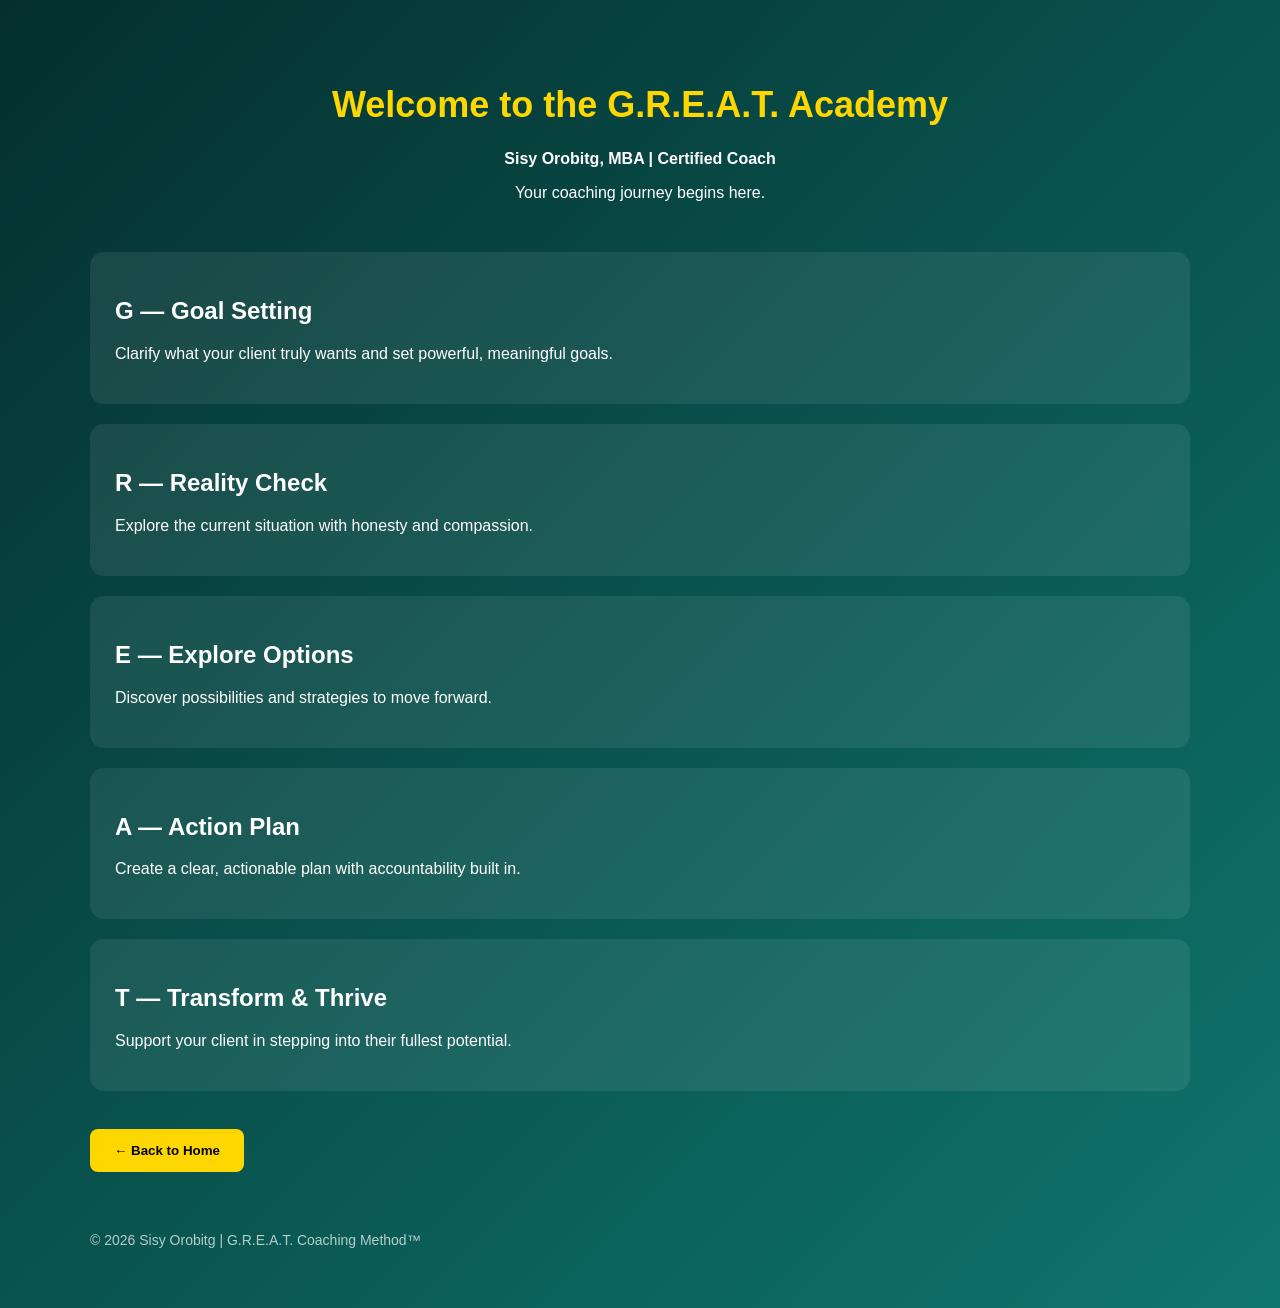
==== dashboard.html @ 1c0a19c6 "Add G.R.E.A.T. Coaching Method landing page and dashboard Agent-Logs-Url: https://github.com/sorobit" ====
<!DOCTYPE html>
<html lang="en">
<head>
<meta charset="UTF-8">
<meta name="viewport" content="width=device-width, initial-scale=1.0">
<title>Academy Dashboard | G.R.E.A.T. Coaching Method™</title>

<style>
body {
  margin:0;
  font-family: 'Segoe UI', sans-serif;
  background: linear-gradient(135deg,#042F2E,#0F766E);
  color:white;
}
.container {
  max-width:1100px;
  margin:auto;
  padding:60px 20px;
}
h1 {
  color:#FFD700;
  font-size:36px;
}
.hero {
  text-align:center;
  margin-bottom:50px;
}
.card {
  background: rgba(255,255,255,0.08);
  padding:25px;
  border-radius:14px;
  margin:20px 0;
}
.button {
  background:#FFD700;
  color:black;
  padding:14px 24px;
  border:none;
  border-radius:8px;
  font-weight:bold;
  cursor:pointer;
}
.footer {
  margin-top:60px;
  font-size:14px;
  opacity:0.7;
}
</style>
</head>

<body>

<div class="container">

<div class="hero">
<h1>Welcome to the G.R.E.A.T. Academy</h1>
<p><strong>Sisy Orobitg, MBA | Certified Coach</strong></p>
<p>Your coaching journey begins here.</p>
</div>

<div class="card">
<h2>G — Goal Setting</h2>
<p>Clarify what your client truly wants and set powerful, meaningful goals.</p>
</div>

<div class="card">
<h2>R — Reality Check</h2>
<p>Explore the current situation with honesty and compassion.</p>
</div>

<div class="card">
<h2>E — Explore Options</h2>
<p>Discover possibilities and strategies to move forward.</p>
</div>

<div class="card">
<h2>A — Action Plan</h2>
<p>Create a clear, actionable plan with accountability built in.</p>
</div>

<div class="card">
<h2>T — Transform & Thrive</h2>
<p>Support your client in stepping into their fullest potential.</p>
</div>

<br>
<button class="button" onclick="location.href='index.html'">← Back to Home</button>

<div class="footer">
© 2026 Sisy Orobitg | G.R.E.A.T. Coaching Method™
</div>

</div>

</body>
</html>
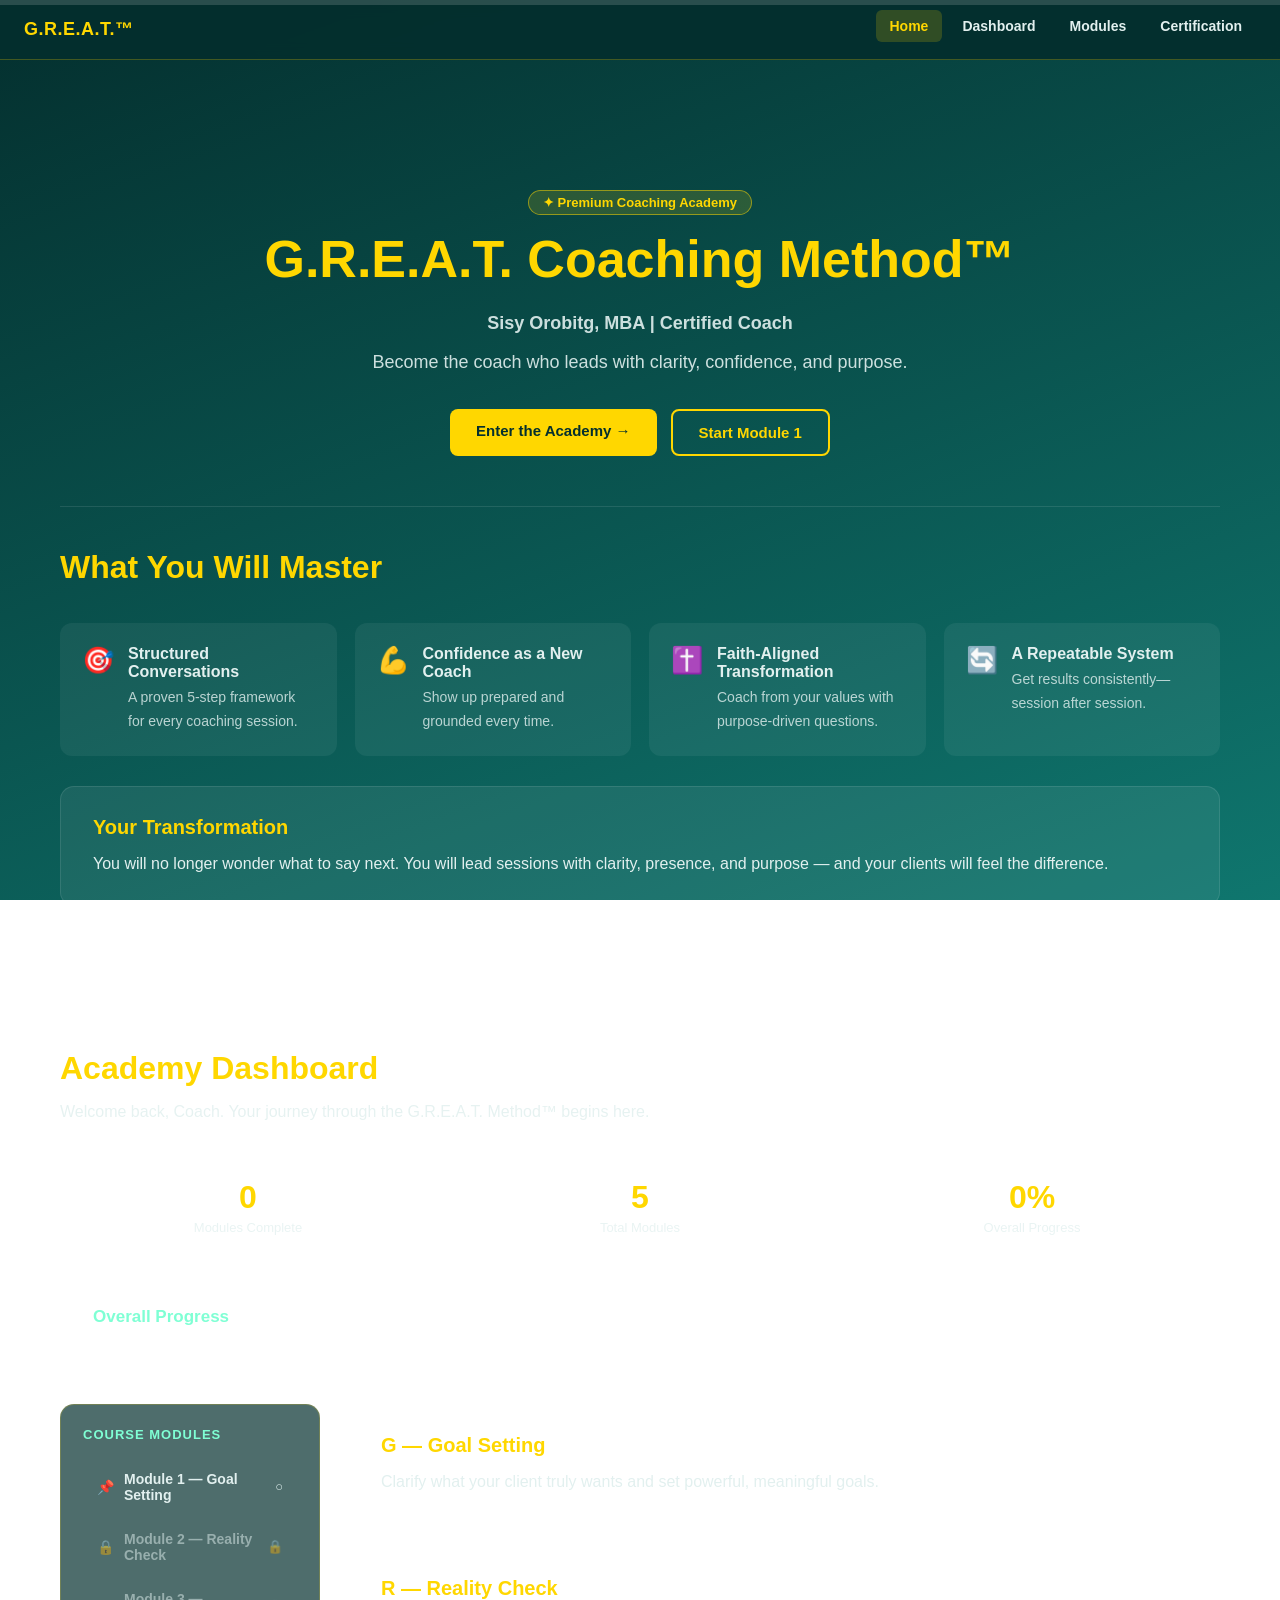
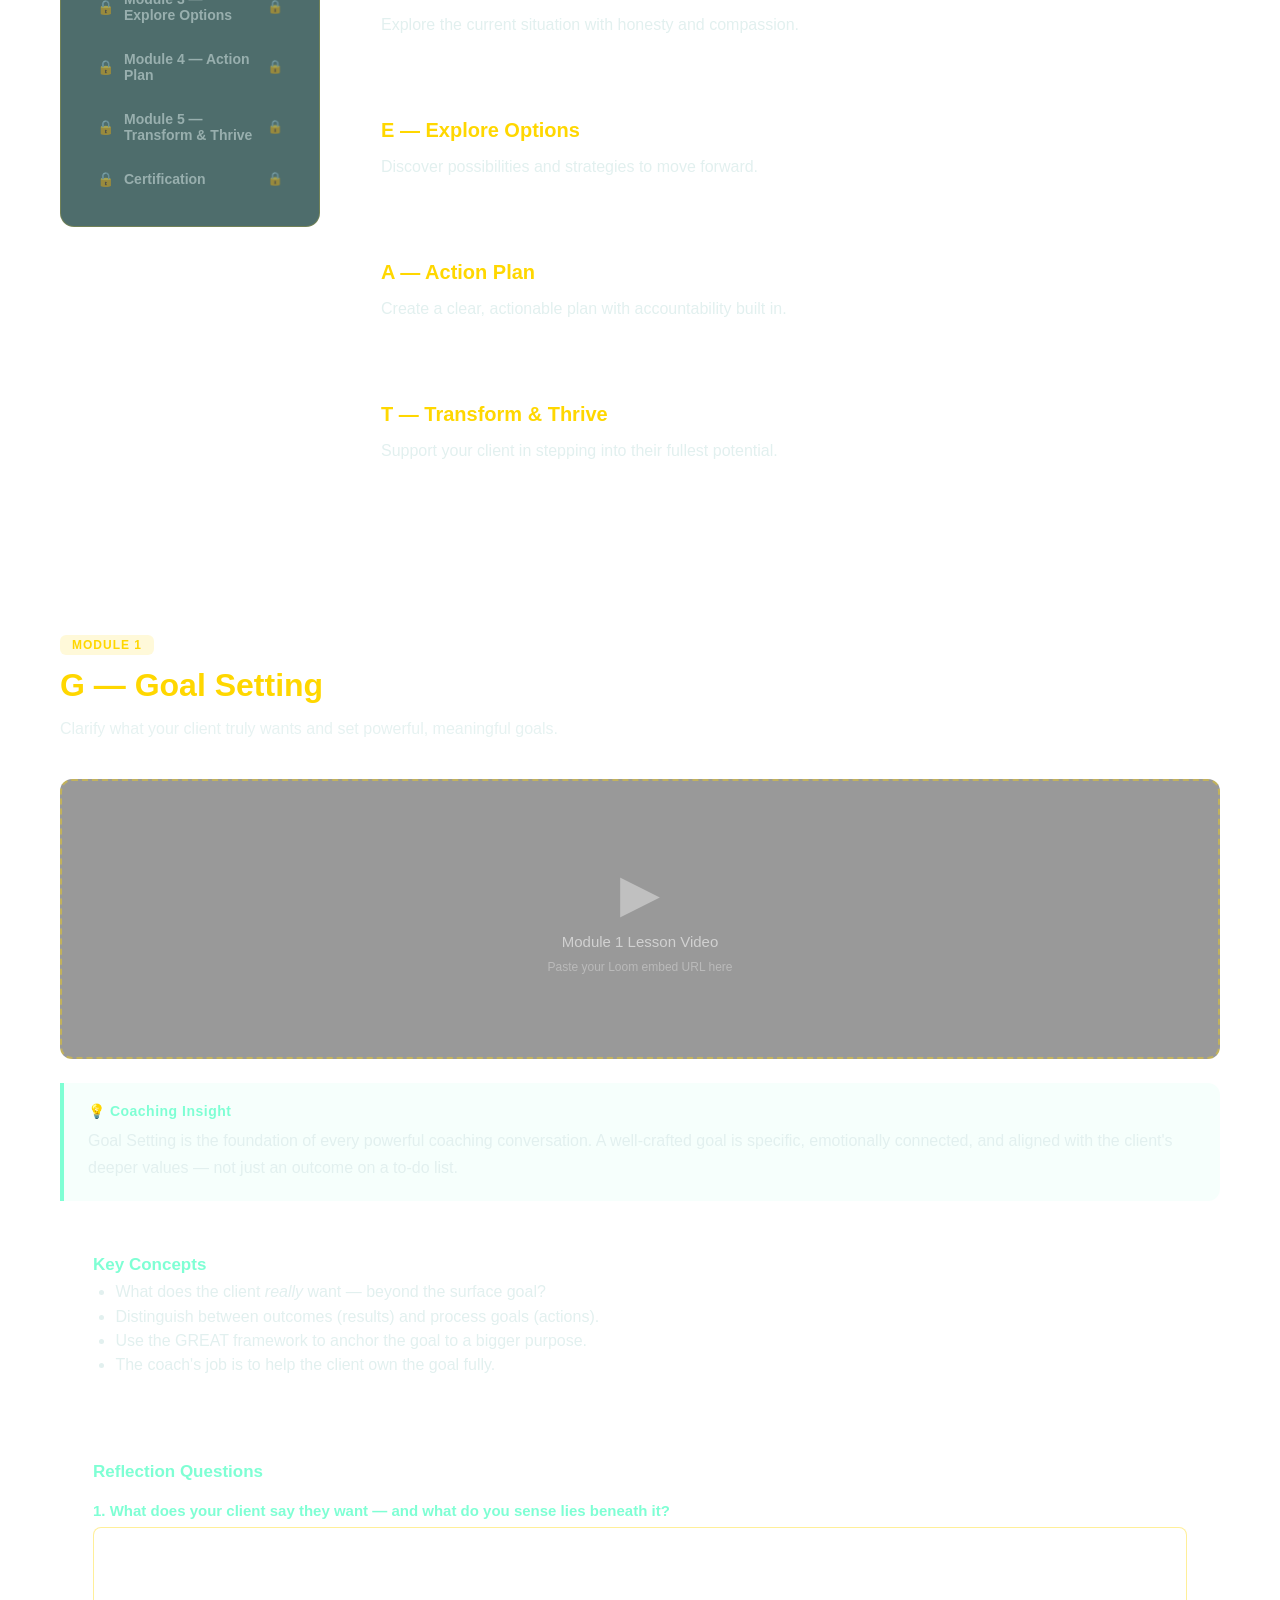
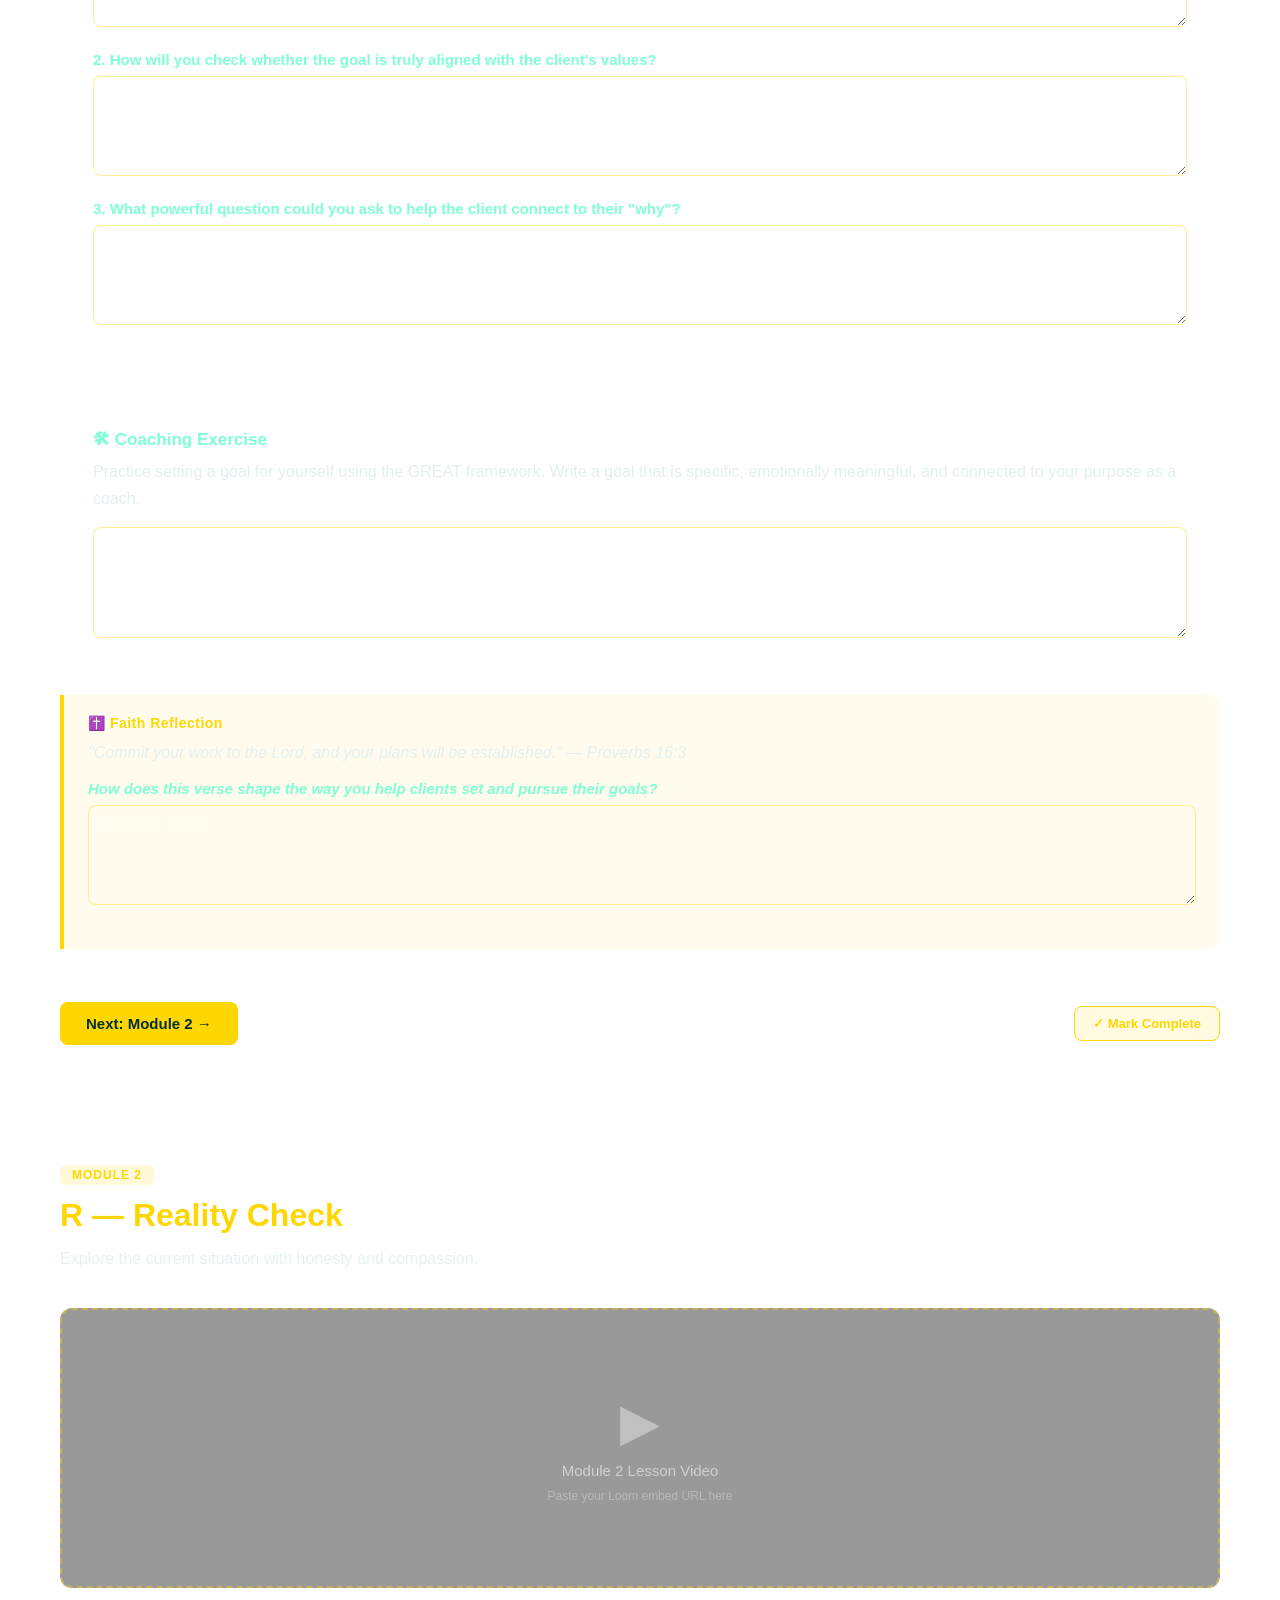
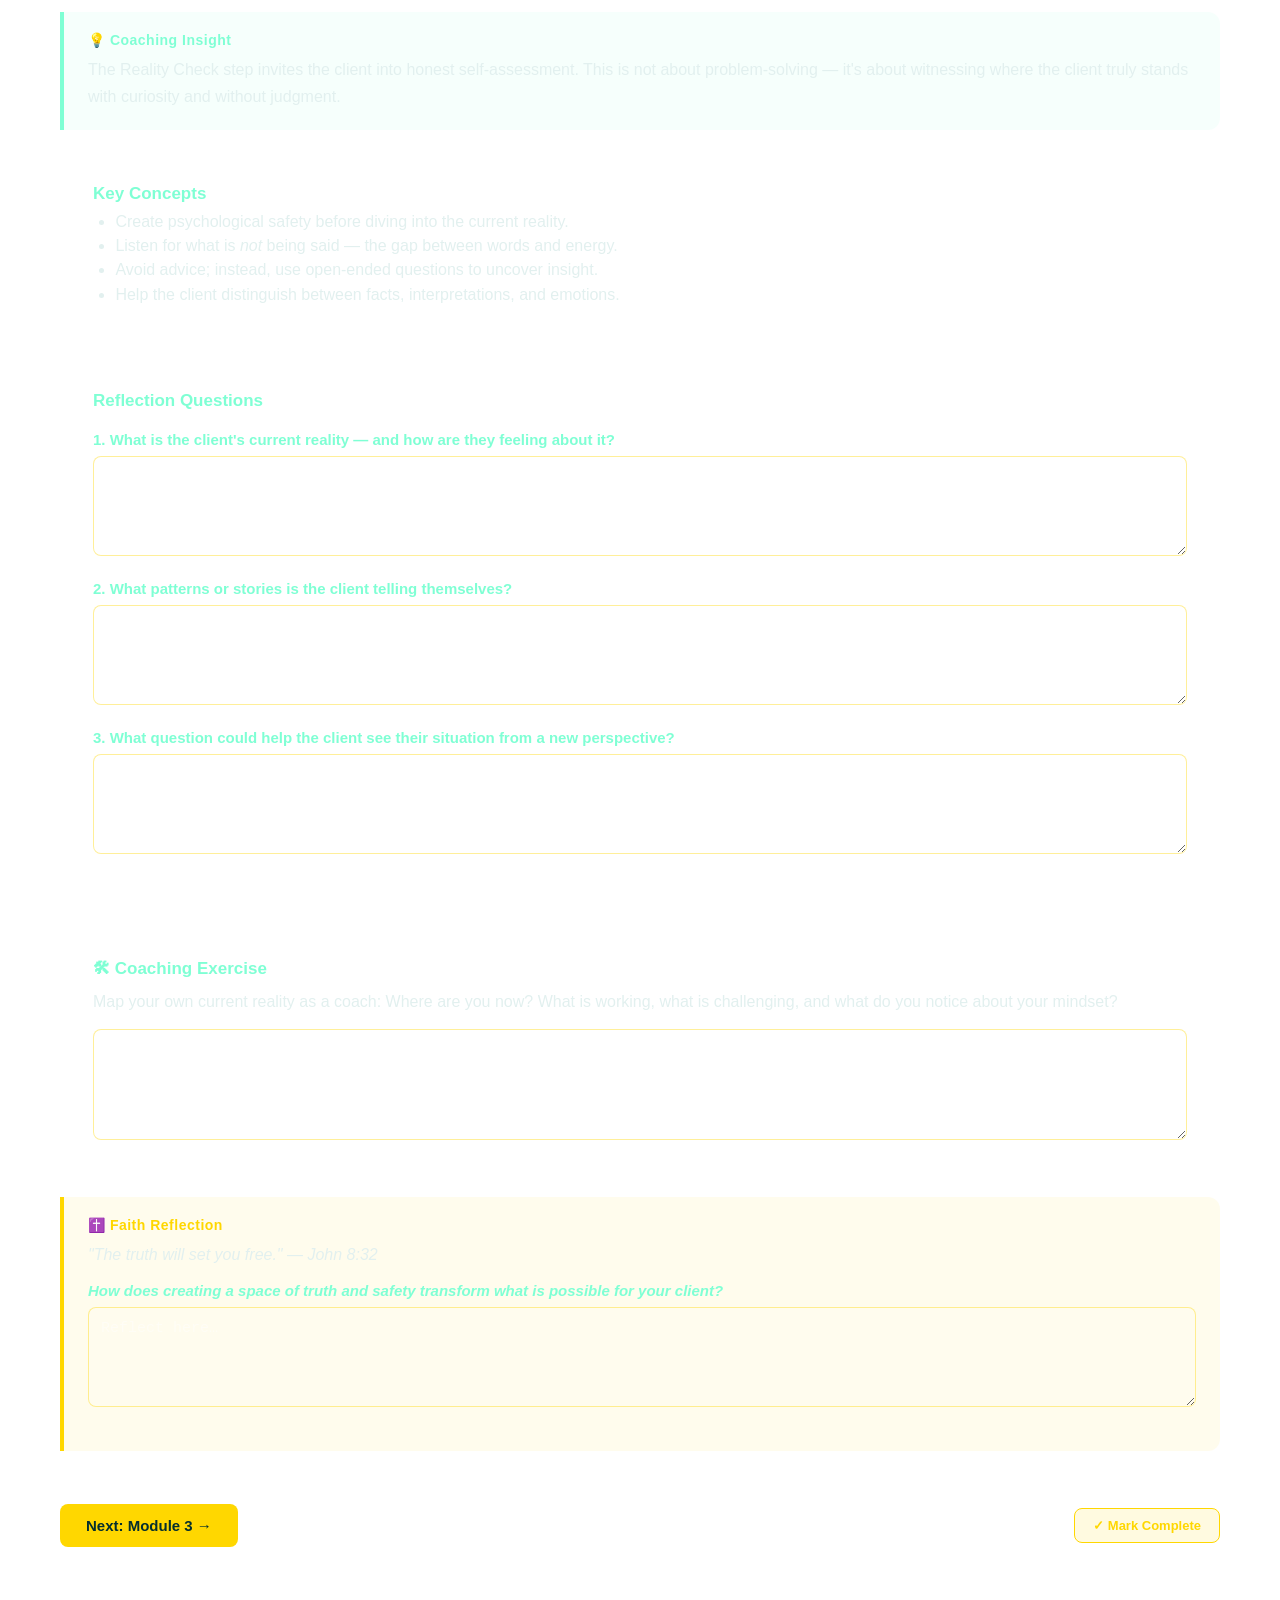
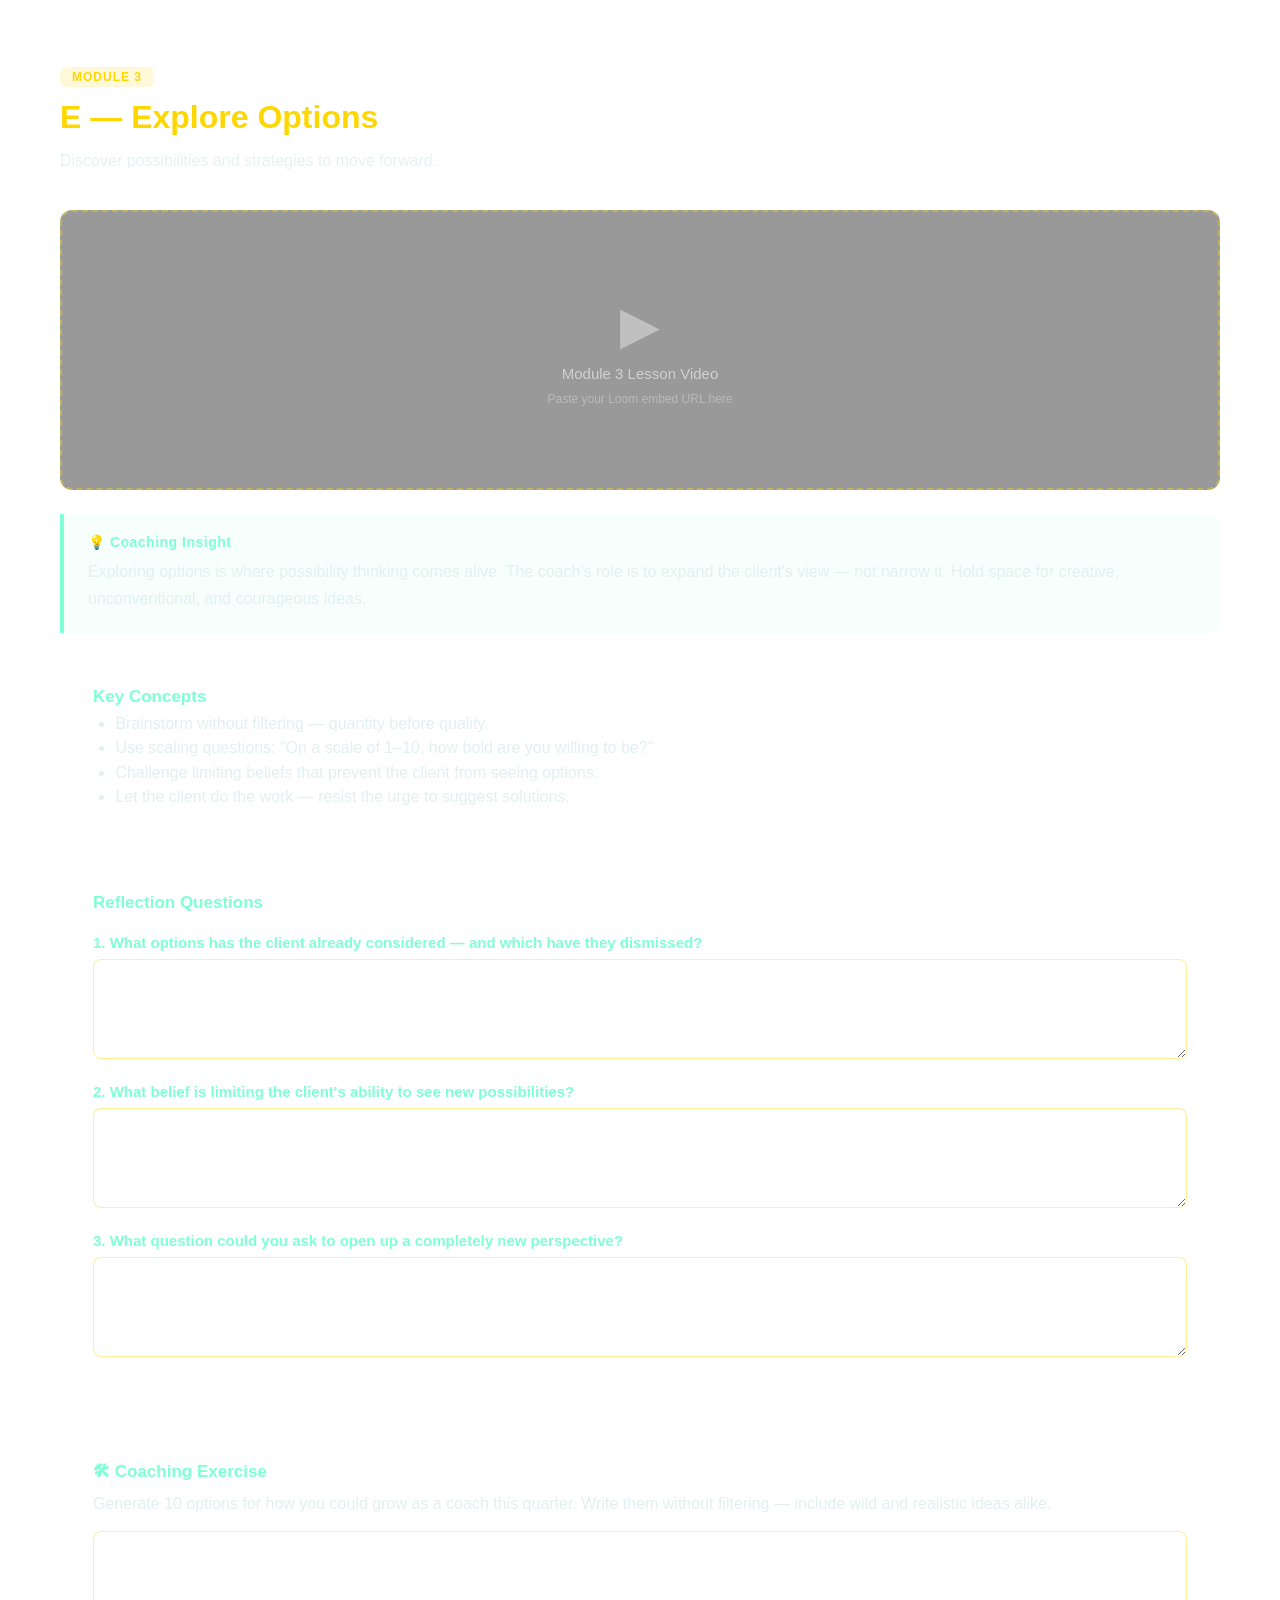
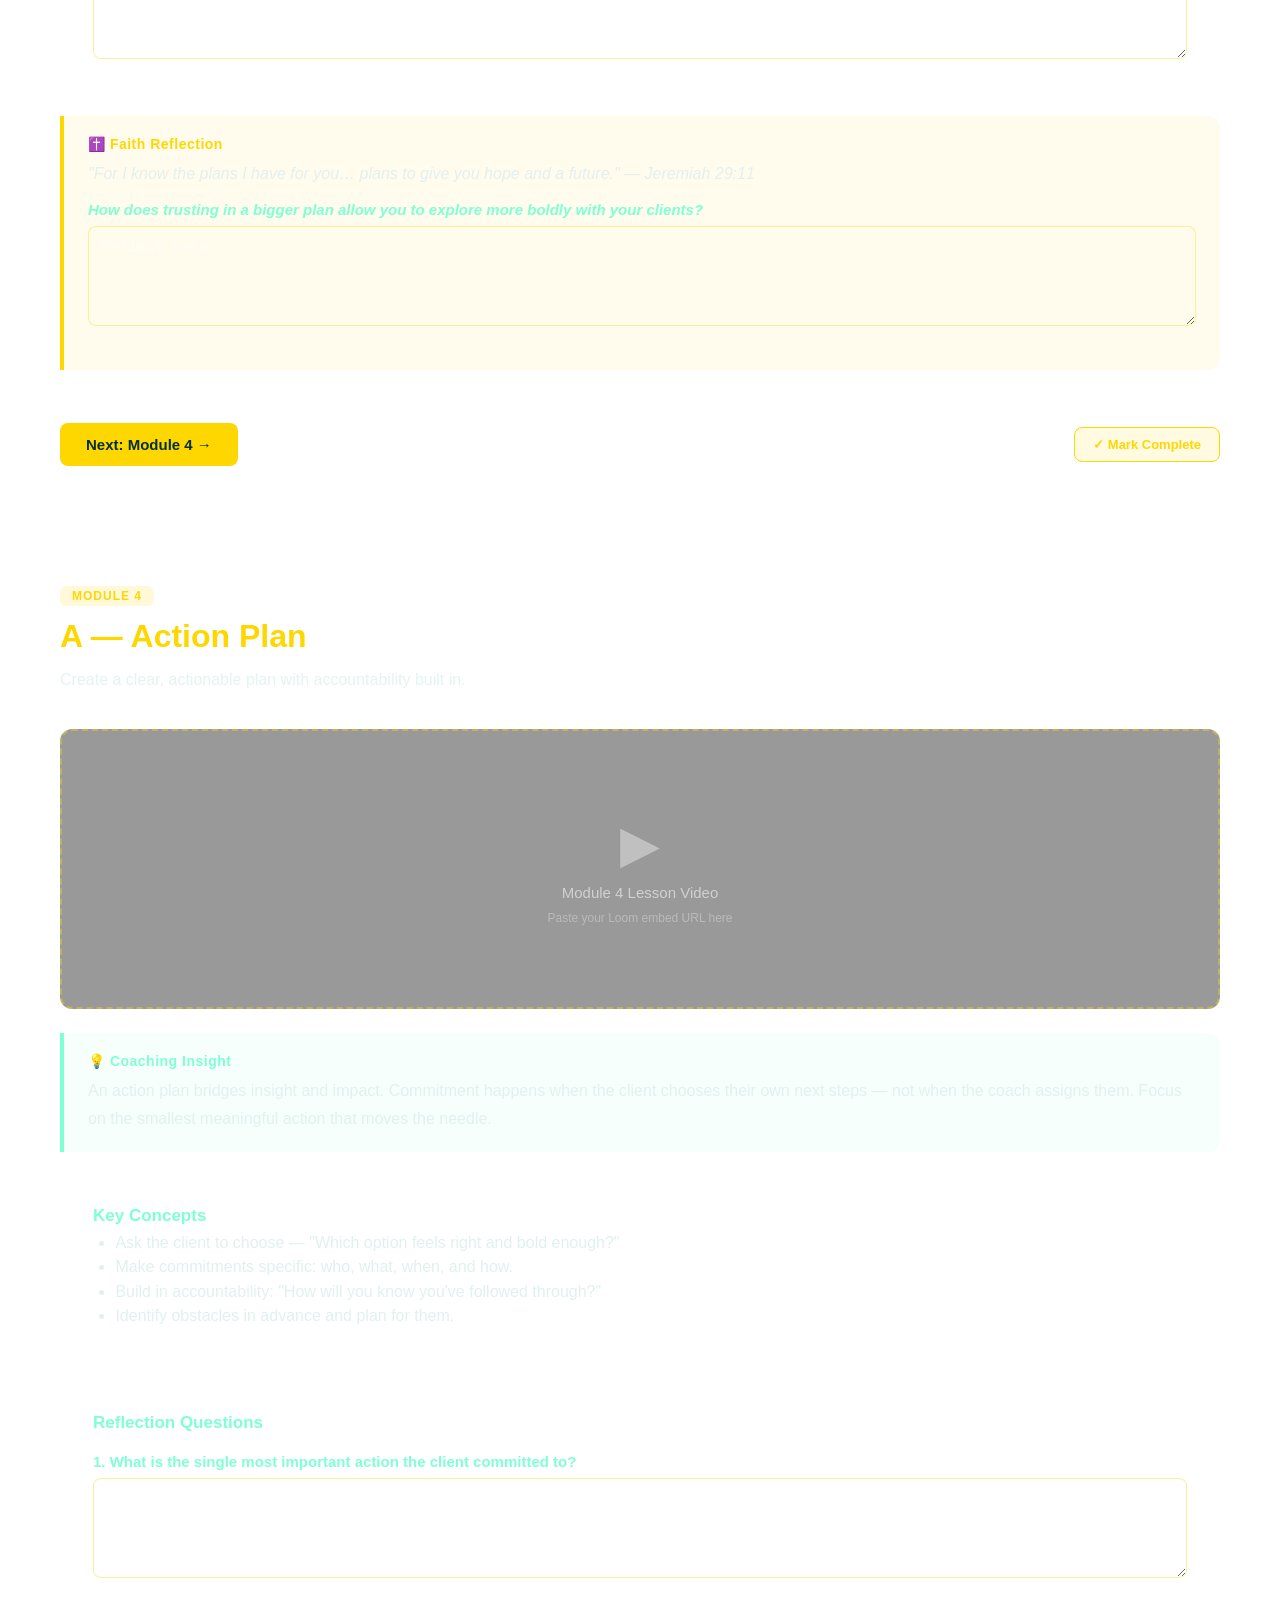
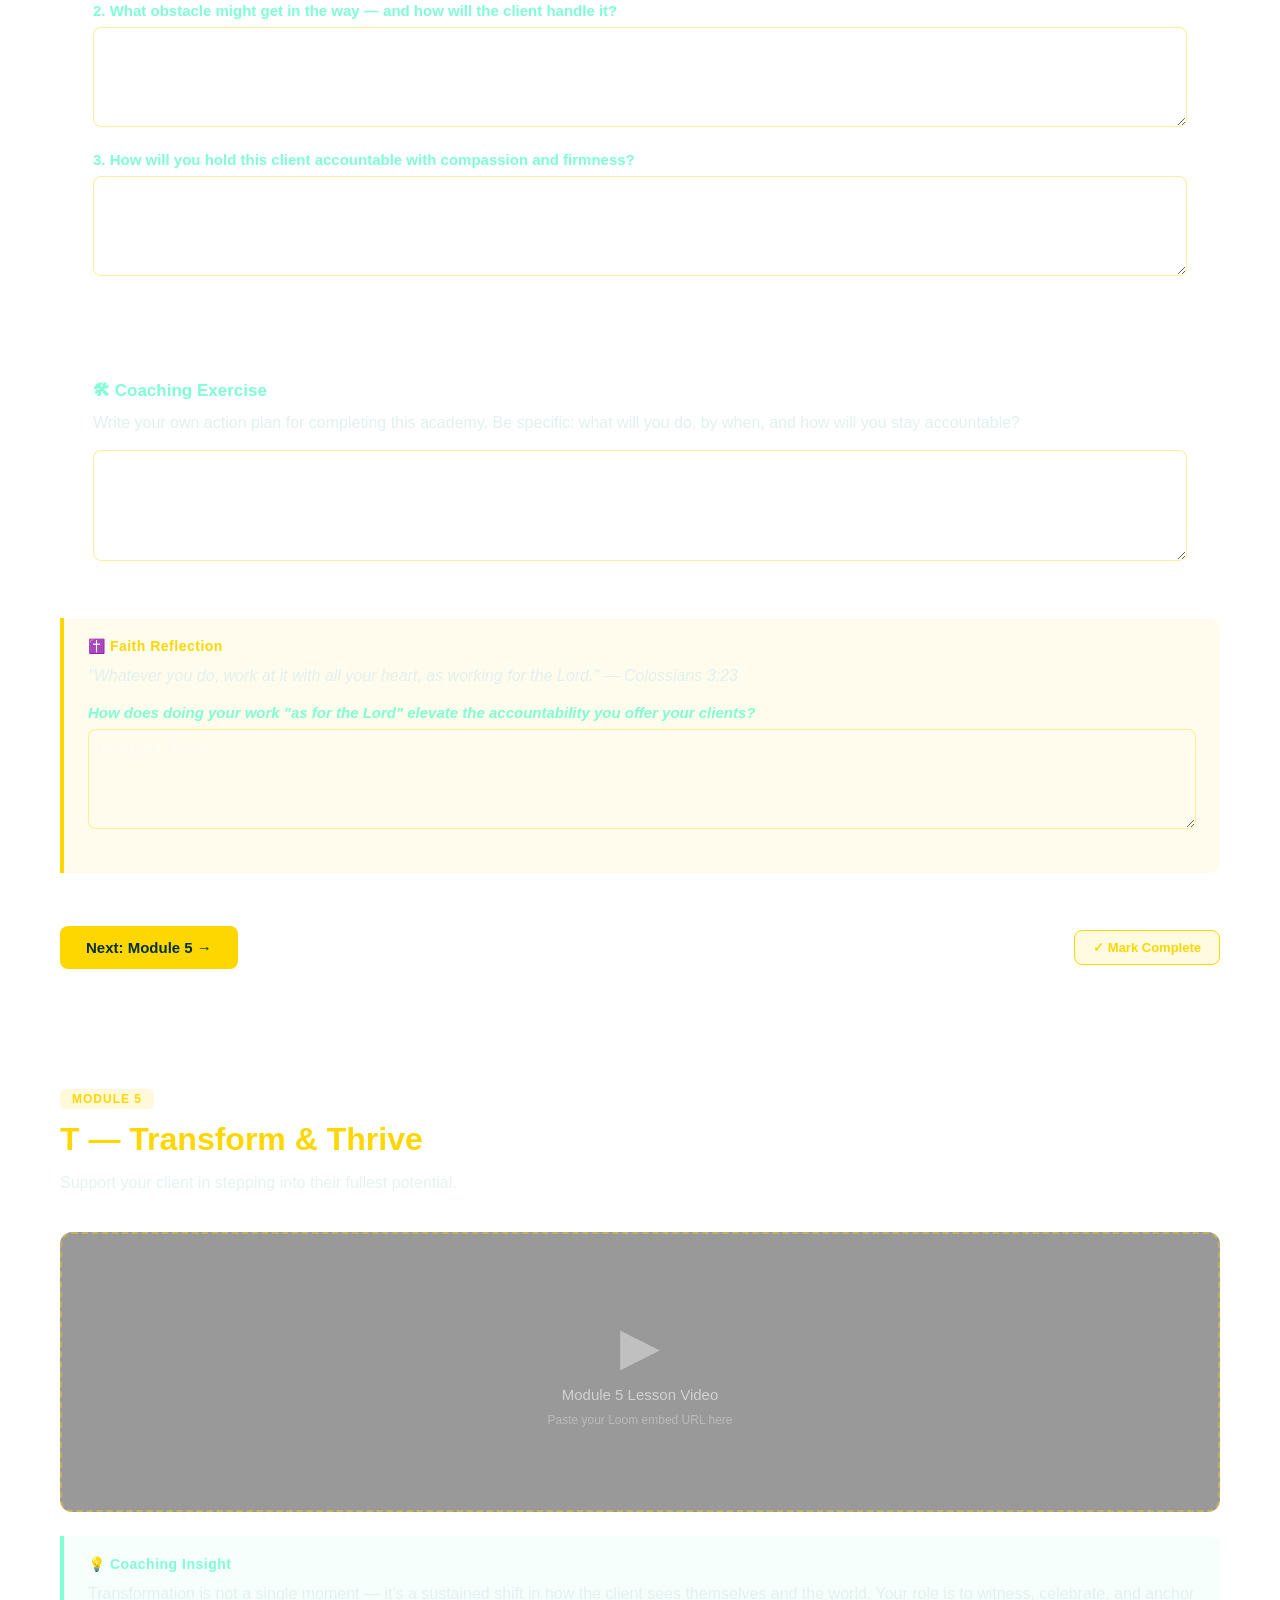
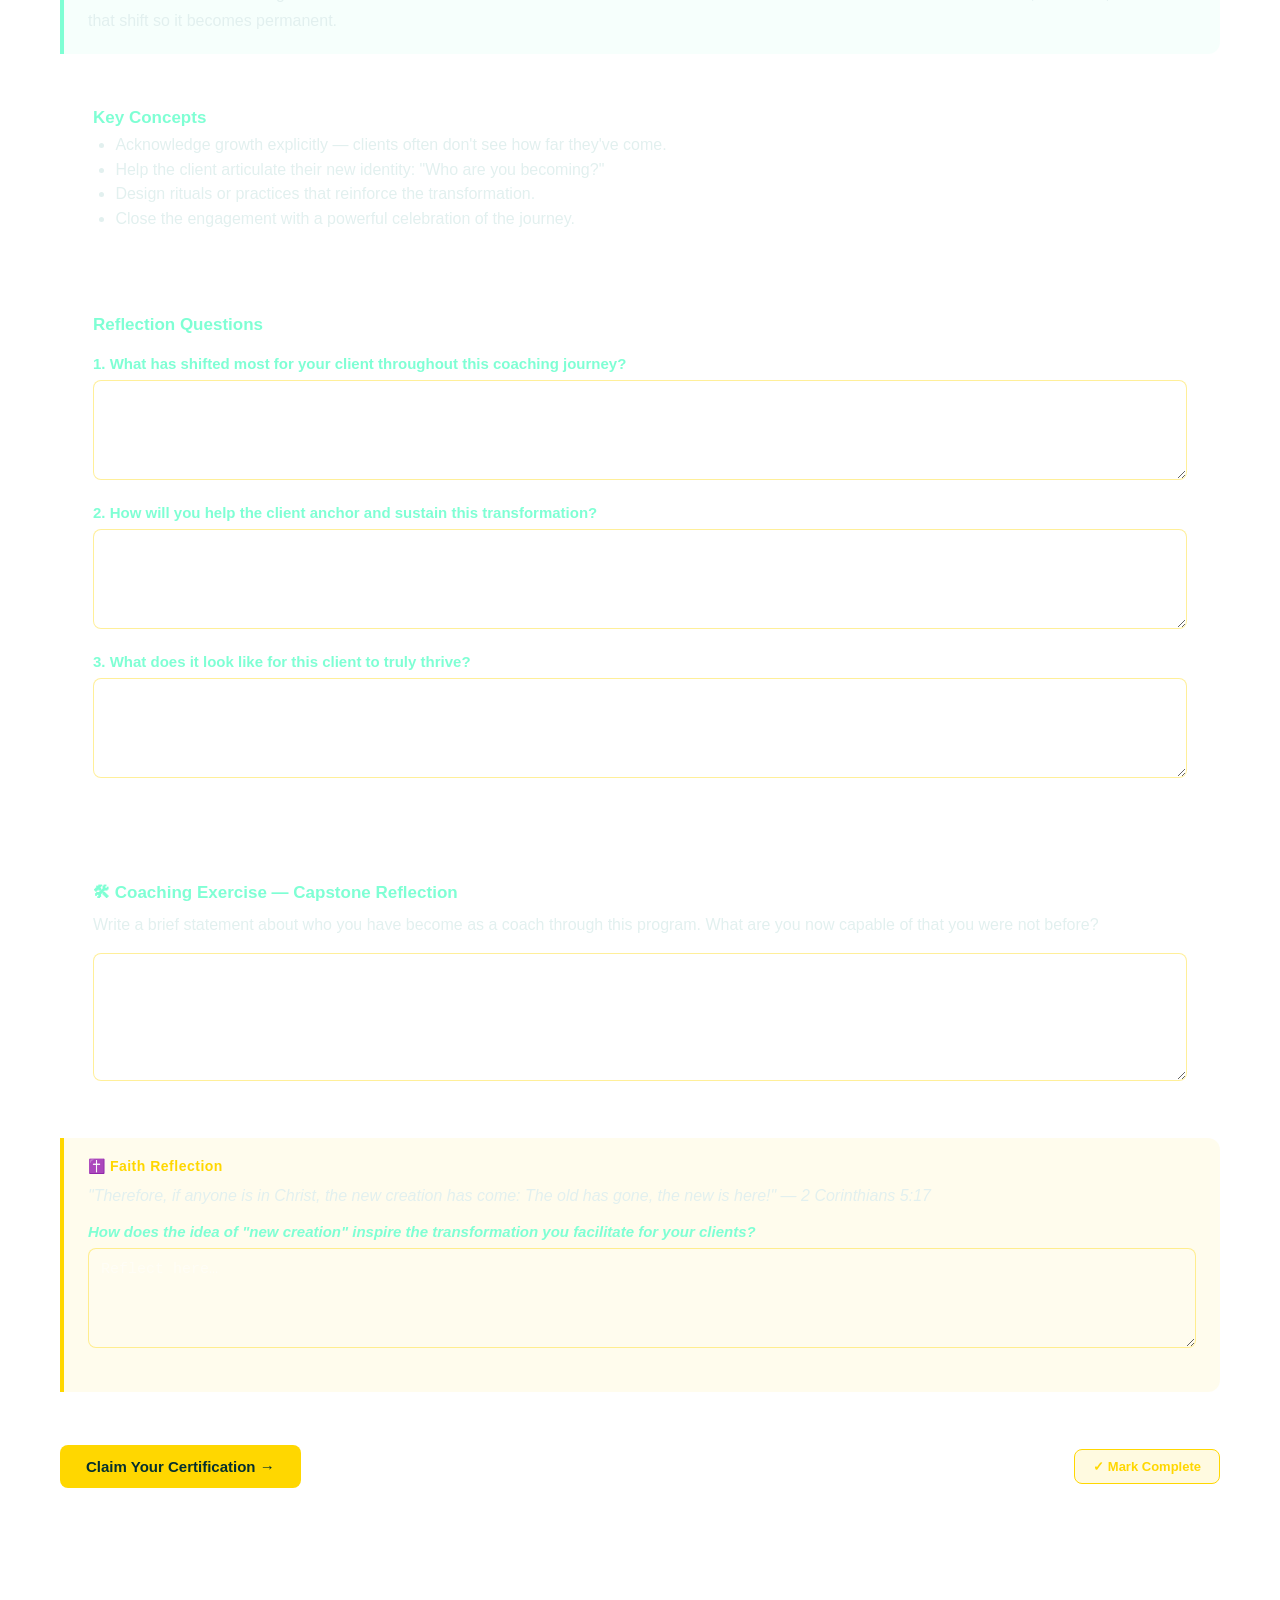
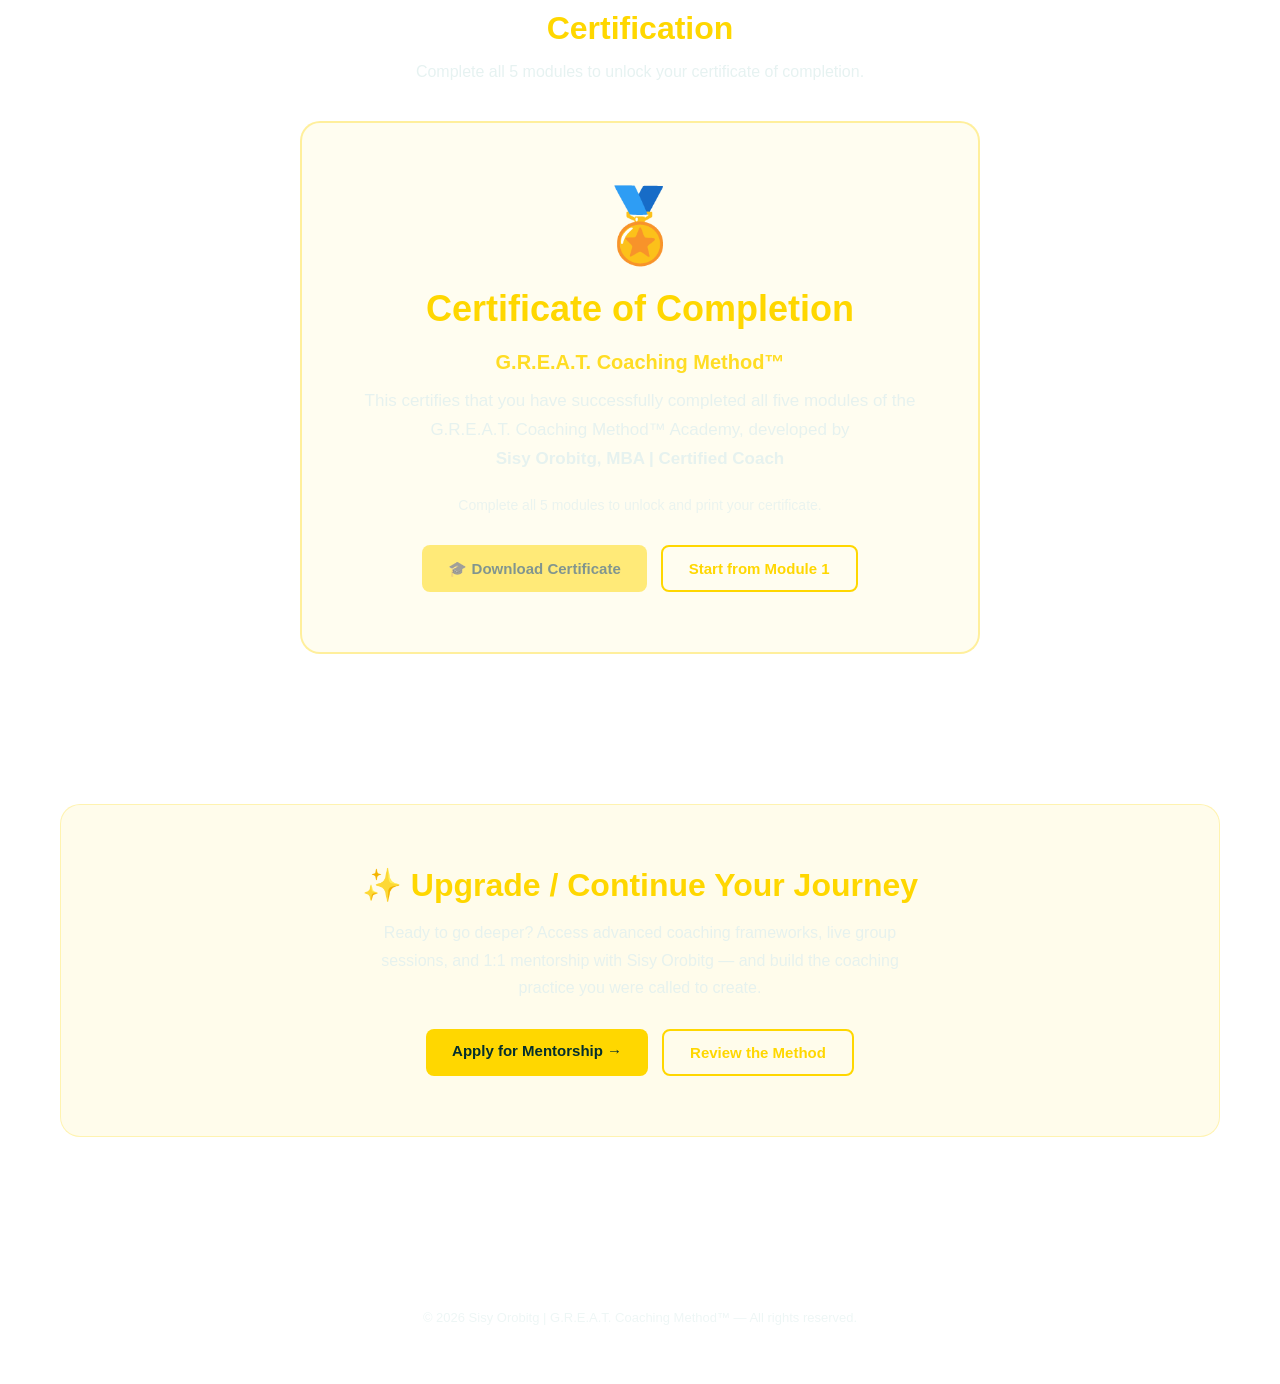
==== commit 43f08e51: "feat: build G.R.E.A.T. SPA — combine all modules into index.html with nav, sidebar, progress, toast " ====
--- a/dashboard.html
+++ b/dashboard.html
@@ -3,6 +3,8 @@
 <head>
 <meta charset="UTF-8">
 <meta name="viewport" content="width=device-width, initial-scale=1.0">
+<!-- Redirect to the unified SPA -->
+<meta http-equiv="refresh" content="0; url=index.html#dashboard">
 <title>Academy Dashboard | G.R.E.A.T. Coaching Method™</title>
 
 <style>
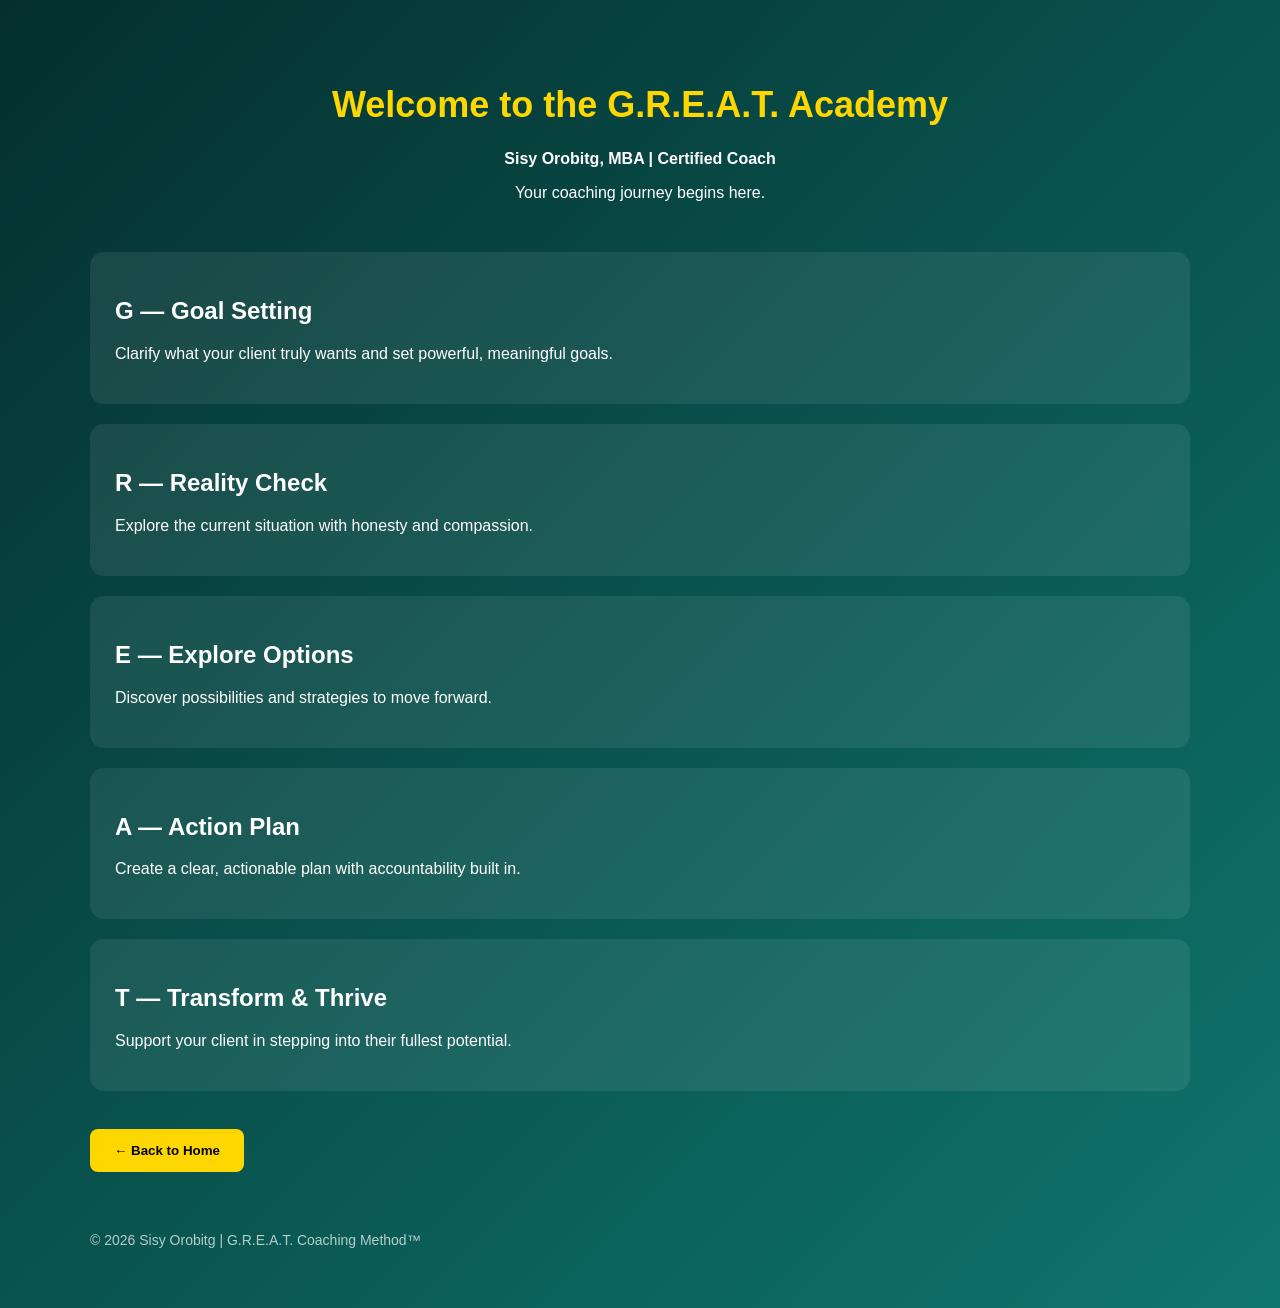
==== commit d6214193: "Add animations, hover effects, and scroll-triggered fade-in to index.html and dashboard.html Agent-L" ====
--- a/dashboard.html
+++ b/dashboard.html
@@ -3,8 +3,6 @@
 <head>
 <meta charset="UTF-8">
 <meta name="viewport" content="width=device-width, initial-scale=1.0">
-<!-- Redirect to the unified SPA -->
-<meta http-equiv="refresh" content="0; url=index.html#dashboard">
 <title>Academy Dashboard | G.R.E.A.T. Coaching Method™</title>
 
 <style>
@@ -47,6 +45,50 @@
   font-size:14px;
   opacity:0.7;
 }
+
+/* ANIMATIONS */
+.fade-in {
+  opacity: 0;
+  transform: translateY(30px);
+  transition: all 0.8s ease;
+}
+
+.fade-in.visible {
+  opacity: 1;
+  transform: translateY(0);
+}
+
+/* BUTTON MICRO-INTERACTION */
+.button {
+  transition: all 0.3s ease;
+}
+
+.button:hover {
+  transform: translateY(-3px) scale(1.02);
+  box-shadow: 0 10px 20px rgba(0,0,0,0.3);
+}
+
+/* CARD HOVER EFFECT */
+.card {
+  transition: all 0.3s ease;
+}
+
+.card:hover {
+  transform: translateY(-8px);
+  box-shadow: 0 20px 40px rgba(0,0,0,0.4);
+}
+
+/* SMOOTH SECTION FADE */
+.section {
+  opacity: 0;
+  transform: translateY(40px);
+  transition: all 0.8s ease;
+}
+
+.section.visible {
+  opacity: 1;
+  transform: translateY(0);
+}
 </style>
 </head>
 
@@ -54,33 +96,33 @@
 
 <div class="container">
 
-<div class="hero">
+<div class="hero fade-in">
 <h1>Welcome to the G.R.E.A.T. Academy</h1>
 <p><strong>Sisy Orobitg, MBA | Certified Coach</strong></p>
 <p>Your coaching journey begins here.</p>
 </div>
 
-<div class="card">
+<div class="card fade-in">
 <h2>G — Goal Setting</h2>
 <p>Clarify what your client truly wants and set powerful, meaningful goals.</p>
 </div>
 
-<div class="card">
+<div class="card fade-in">
 <h2>R — Reality Check</h2>
 <p>Explore the current situation with honesty and compassion.</p>
 </div>
 
-<div class="card">
+<div class="card fade-in">
 <h2>E — Explore Options</h2>
 <p>Discover possibilities and strategies to move forward.</p>
 </div>
 
-<div class="card">
+<div class="card fade-in">
 <h2>A — Action Plan</h2>
 <p>Create a clear, actionable plan with accountability built in.</p>
 </div>
 
-<div class="card">
+<div class="card fade-in">
 <h2>T — Transform & Thrive</h2>
 <p>Support your client in stepping into their fullest potential.</p>
 </div>
@@ -94,5 +136,17 @@
 
 </div>
 
+<script>
+const observer = new IntersectionObserver((entries) => {
+  entries.forEach(entry => {
+    if (entry.isIntersecting) {
+      entry.target.classList.add('visible');
+    }
+  });
+}, { threshold: 0.1 });
+
+document.querySelectorAll('.fade-in, .section').forEach(el => observer.observe(el));
+</script>
+
 </body>
 </html>
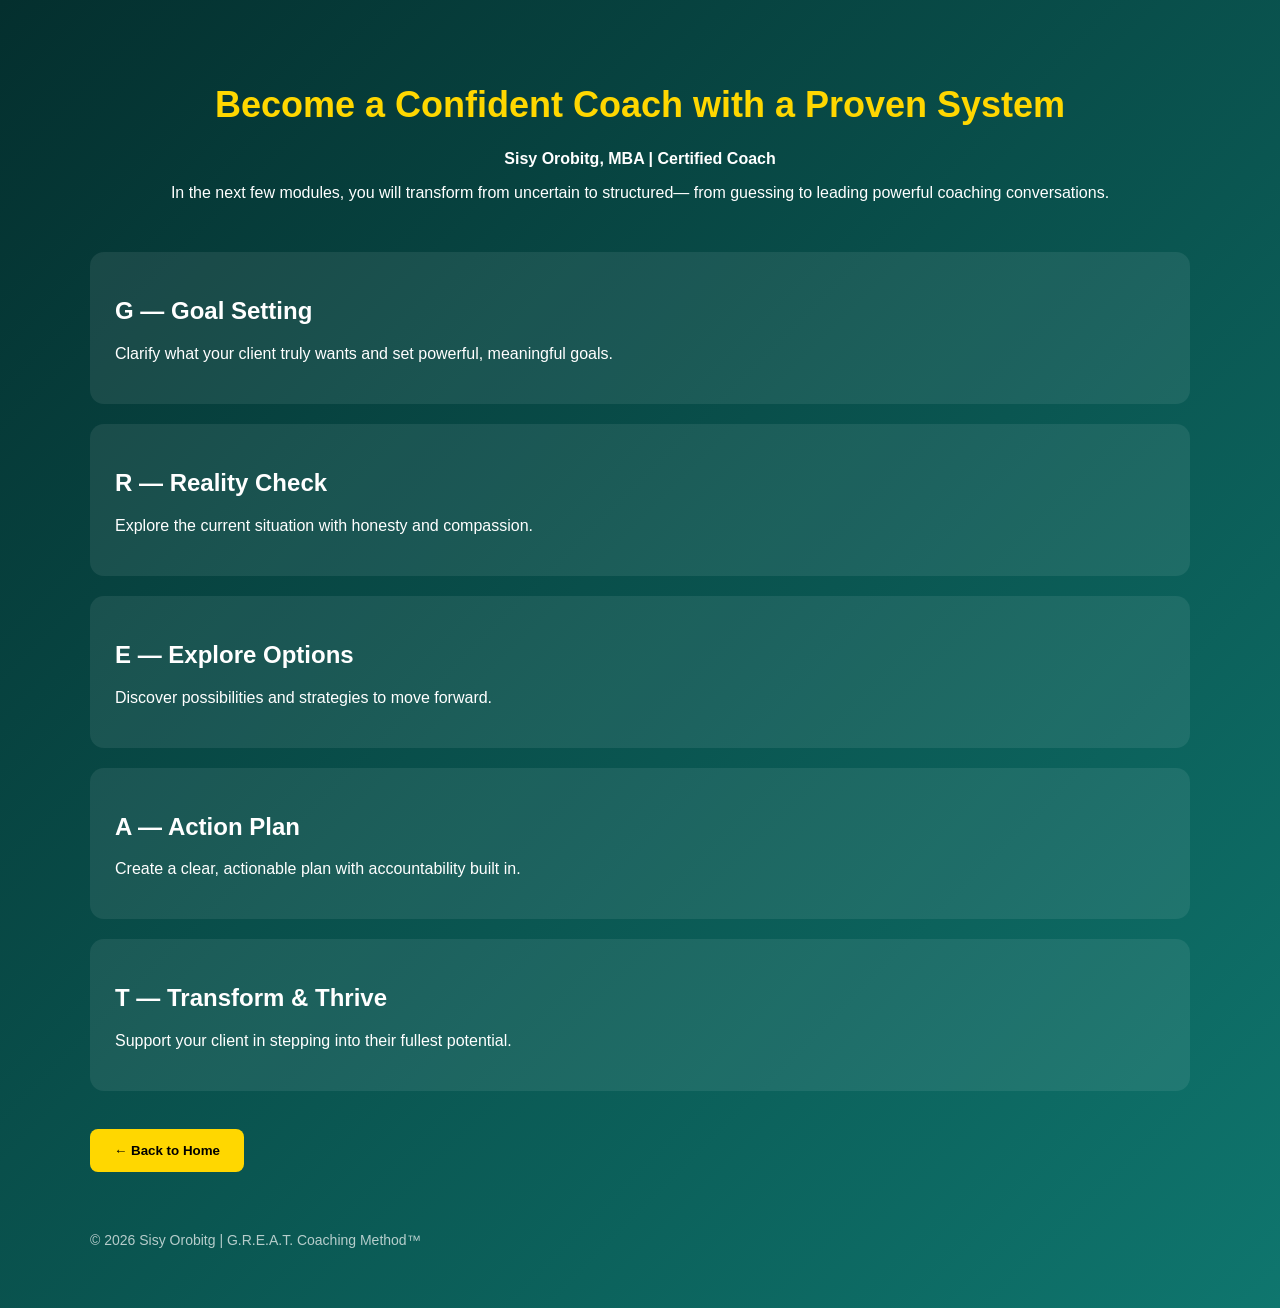
==== commit ec4c7665: "Add "Become a Confident Coach" intro section to dashboard Agent-Logs-Url: https://github.com/sorobit" ====
--- a/dashboard.html
+++ b/dashboard.html
@@ -45,50 +45,6 @@
   font-size:14px;
   opacity:0.7;
 }
-
-/* ANIMATIONS */
-.fade-in {
-  opacity: 0;
-  transform: translateY(30px);
-  transition: all 0.8s ease;
-}
-
-.fade-in.visible {
-  opacity: 1;
-  transform: translateY(0);
-}
-
-/* BUTTON MICRO-INTERACTION */
-.button {
-  transition: all 0.3s ease;
-}
-
-.button:hover {
-  transform: translateY(-3px) scale(1.02);
-  box-shadow: 0 10px 20px rgba(0,0,0,0.3);
-}
-
-/* CARD HOVER EFFECT */
-.card {
-  transition: all 0.3s ease;
-}
-
-.card:hover {
-  transform: translateY(-8px);
-  box-shadow: 0 20px 40px rgba(0,0,0,0.4);
-}
-
-/* SMOOTH SECTION FADE */
-.section {
-  opacity: 0;
-  transform: translateY(40px);
-  transition: all 0.8s ease;
-}
-
-.section.visible {
-  opacity: 1;
-  transform: translateY(0);
-}
 </style>
 </head>
 
@@ -96,33 +52,36 @@
 
 <div class="container">
 
-<div class="hero fade-in">
-<h1>Welcome to the G.R.E.A.T. Academy</h1>
+<div class="hero">
+<h1>Become a Confident Coach with a Proven System</h1>
 <p><strong>Sisy Orobitg, MBA | Certified Coach</strong></p>
-<p>Your coaching journey begins here.</p>
+<p>
+In the next few modules, you will transform from uncertain to structured—
+from guessing to leading powerful coaching conversations.
+</p>
 </div>
 
-<div class="card fade-in">
+<div class="card">
 <h2>G — Goal Setting</h2>
 <p>Clarify what your client truly wants and set powerful, meaningful goals.</p>
 </div>
 
-<div class="card fade-in">
+<div class="card">
 <h2>R — Reality Check</h2>
 <p>Explore the current situation with honesty and compassion.</p>
 </div>
 
-<div class="card fade-in">
+<div class="card">
 <h2>E — Explore Options</h2>
 <p>Discover possibilities and strategies to move forward.</p>
 </div>
 
-<div class="card fade-in">
+<div class="card">
 <h2>A — Action Plan</h2>
 <p>Create a clear, actionable plan with accountability built in.</p>
 </div>
 
-<div class="card fade-in">
+<div class="card">
 <h2>T — Transform & Thrive</h2>
 <p>Support your client in stepping into their fullest potential.</p>
 </div>
@@ -136,17 +95,5 @@
 
 </div>
 
-<script>
-const observer = new IntersectionObserver((entries) => {
-  entries.forEach(entry => {
-    if (entry.isIntersecting) {
-      entry.target.classList.add('visible');
-    }
-  });
-}, { threshold: 0.1 });
-
-document.querySelectorAll('.fade-in, .section').forEach(el => observer.observe(el));
-</script>
-
 </body>
 </html>
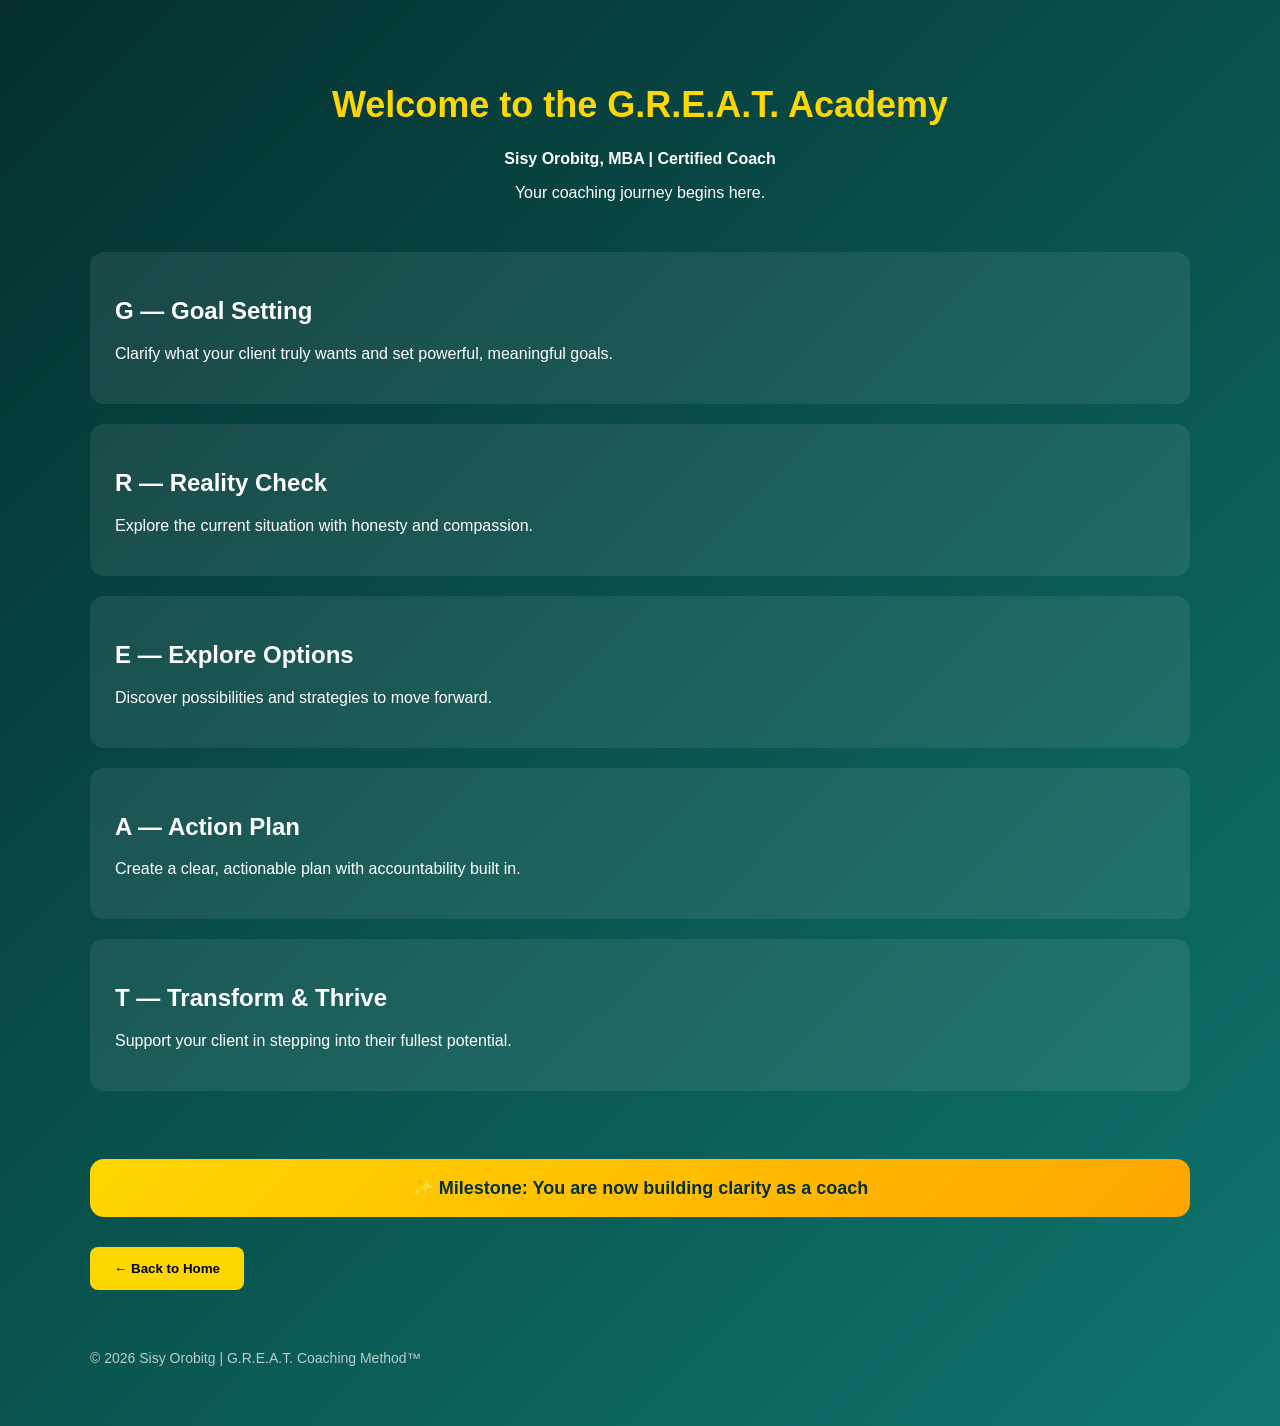
==== commit b586949f: "Add milestone banner to dashboard Agent-Logs-Url: https://github.com/sorobitg/G.R.E.A.T-Method-/sess" ====
--- a/dashboard.html
+++ b/dashboard.html
@@ -45,6 +45,16 @@
   font-size:14px;
   opacity:0.7;
 }
+.milestone {
+  background: linear-gradient(135deg,#FFD700,#FFA500);
+  color:#042F2E;
+  padding:18px 25px;
+  border-radius:14px;
+  margin:30px 0;
+  font-size:18px;
+  font-weight:bold;
+  text-align:center;
+}
 </style>
 </head>
 
@@ -53,12 +63,9 @@
 <div class="container">
 
 <div class="hero">
-<h1>Become a Confident Coach with a Proven System</h1>
+<h1>Welcome to the G.R.E.A.T. Academy</h1>
 <p><strong>Sisy Orobitg, MBA | Certified Coach</strong></p>
-<p>
-In the next few modules, you will transform from uncertain to structured—
-from guessing to leading powerful coaching conversations.
-</p>
+<p>Your coaching journey begins here.</p>
 </div>
 
 <div class="card">
@@ -87,6 +94,8 @@
 </div>
 
 <br>
+<div class="milestone">✨ Milestone: You are now building clarity as a coach</div>
+
 <button class="button" onclick="location.href='index.html'">← Back to Home</button>
 
 <div class="footer">
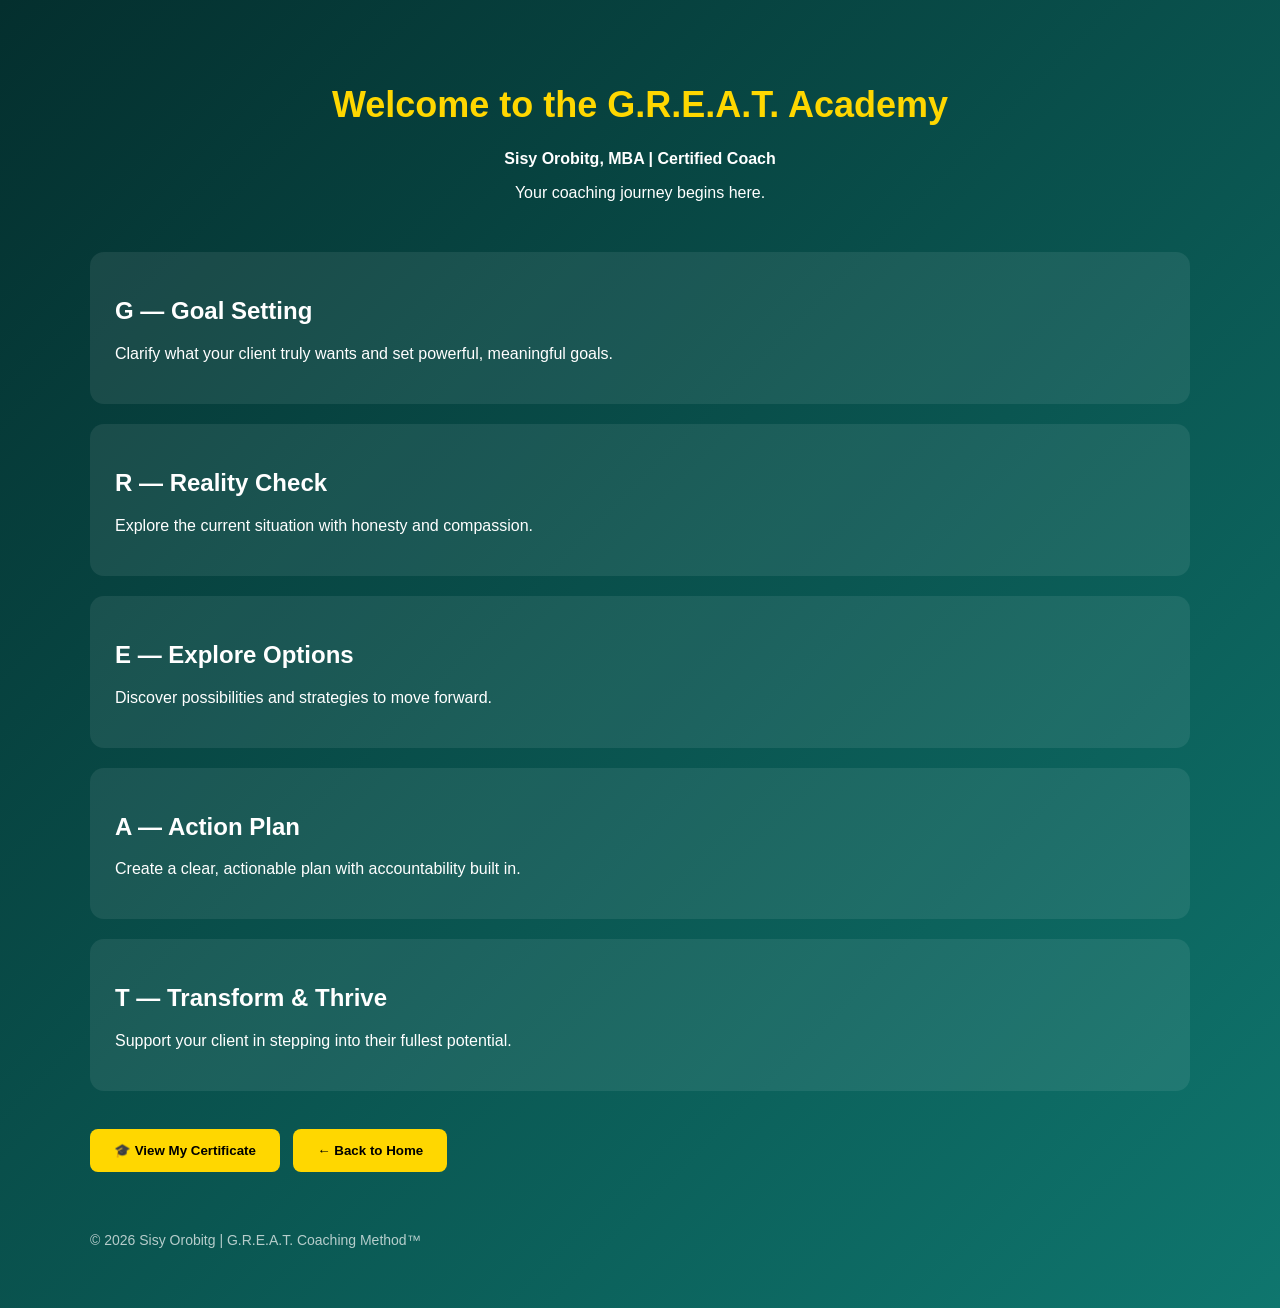
==== commit a51b1b15: "feat: add canvas certificate page with Certified G.R.E.A.T. Method Coach text Agent-Logs-Url: https:" ====
--- a/dashboard.html
+++ b/dashboard.html
@@ -45,16 +45,6 @@
   font-size:14px;
   opacity:0.7;
 }
-.milestone {
-  background: linear-gradient(135deg,#FFD700,#FFA500);
-  color:#042F2E;
-  padding:18px 25px;
-  border-radius:14px;
-  margin:30px 0;
-  font-size:18px;
-  font-weight:bold;
-  text-align:center;
-}
 </style>
 </head>
 
@@ -94,8 +84,8 @@
 </div>
 
 <br>
-<div class="milestone">✨ Milestone: You are now building clarity as a coach</div>
-
+<button class="button" onclick="location.href='certificate.html'">🎓 View My Certificate</button>
+&nbsp;
 <button class="button" onclick="location.href='index.html'">← Back to Home</button>
 
 <div class="footer">
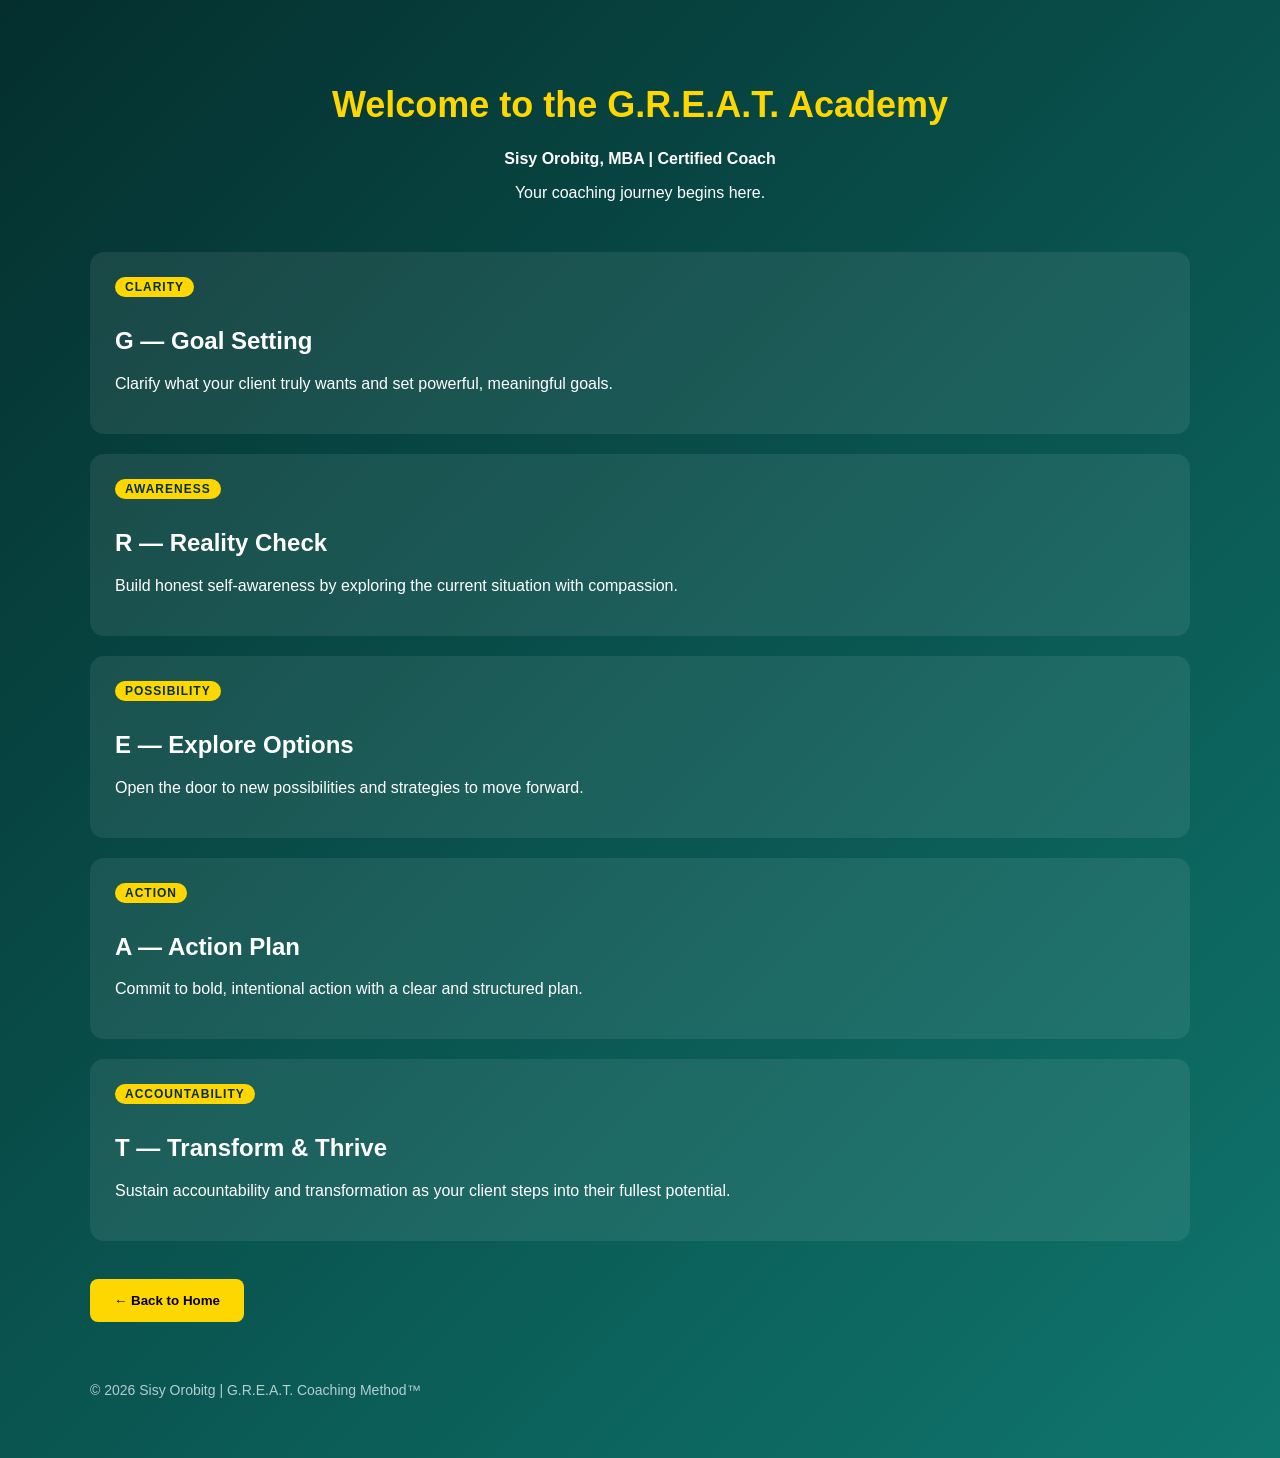
==== commit dfd1b294: "feat: add theme labels (Clarity, Awareness, Possibility, Action, Accountability) to dashboard cards " ====
--- a/dashboard.html
+++ b/dashboard.html
@@ -31,6 +31,18 @@
   border-radius:14px;
   margin:20px 0;
 }
+.card .theme {
+  display:inline-block;
+  background:#FFD700;
+  color:#042F2E;
+  font-size:12px;
+  font-weight:bold;
+  letter-spacing:1px;
+  text-transform:uppercase;
+  padding:3px 10px;
+  border-radius:20px;
+  margin-bottom:10px;
+}
 .button {
   background:#FFD700;
   color:black;
@@ -59,33 +71,36 @@
 </div>
 
 <div class="card">
+<span class="theme">Clarity</span>
 <h2>G — Goal Setting</h2>
 <p>Clarify what your client truly wants and set powerful, meaningful goals.</p>
 </div>
 
 <div class="card">
+<span class="theme">Awareness</span>
 <h2>R — Reality Check</h2>
-<p>Explore the current situation with honesty and compassion.</p>
+<p>Build honest self-awareness by exploring the current situation with compassion.</p>
 </div>
 
 <div class="card">
+<span class="theme">Possibility</span>
 <h2>E — Explore Options</h2>
-<p>Discover possibilities and strategies to move forward.</p>
+<p>Open the door to new possibilities and strategies to move forward.</p>
 </div>
 
 <div class="card">
+<span class="theme">Action</span>
 <h2>A — Action Plan</h2>
-<p>Create a clear, actionable plan with accountability built in.</p>
+<p>Commit to bold, intentional action with a clear and structured plan.</p>
 </div>
 
 <div class="card">
-<h2>T — Transform & Thrive</h2>
-<p>Support your client in stepping into their fullest potential.</p>
+<span class="theme">Accountability</span>
+<h2>T — Transform &amp; Thrive</h2>
+<p>Sustain accountability and transformation as your client steps into their fullest potential.</p>
 </div>
 
 <br>
-<button class="button" onclick="location.href='certificate.html'">🎓 View My Certificate</button>
-&nbsp;
 <button class="button" onclick="location.href='index.html'">← Back to Home</button>
 
 <div class="footer">
